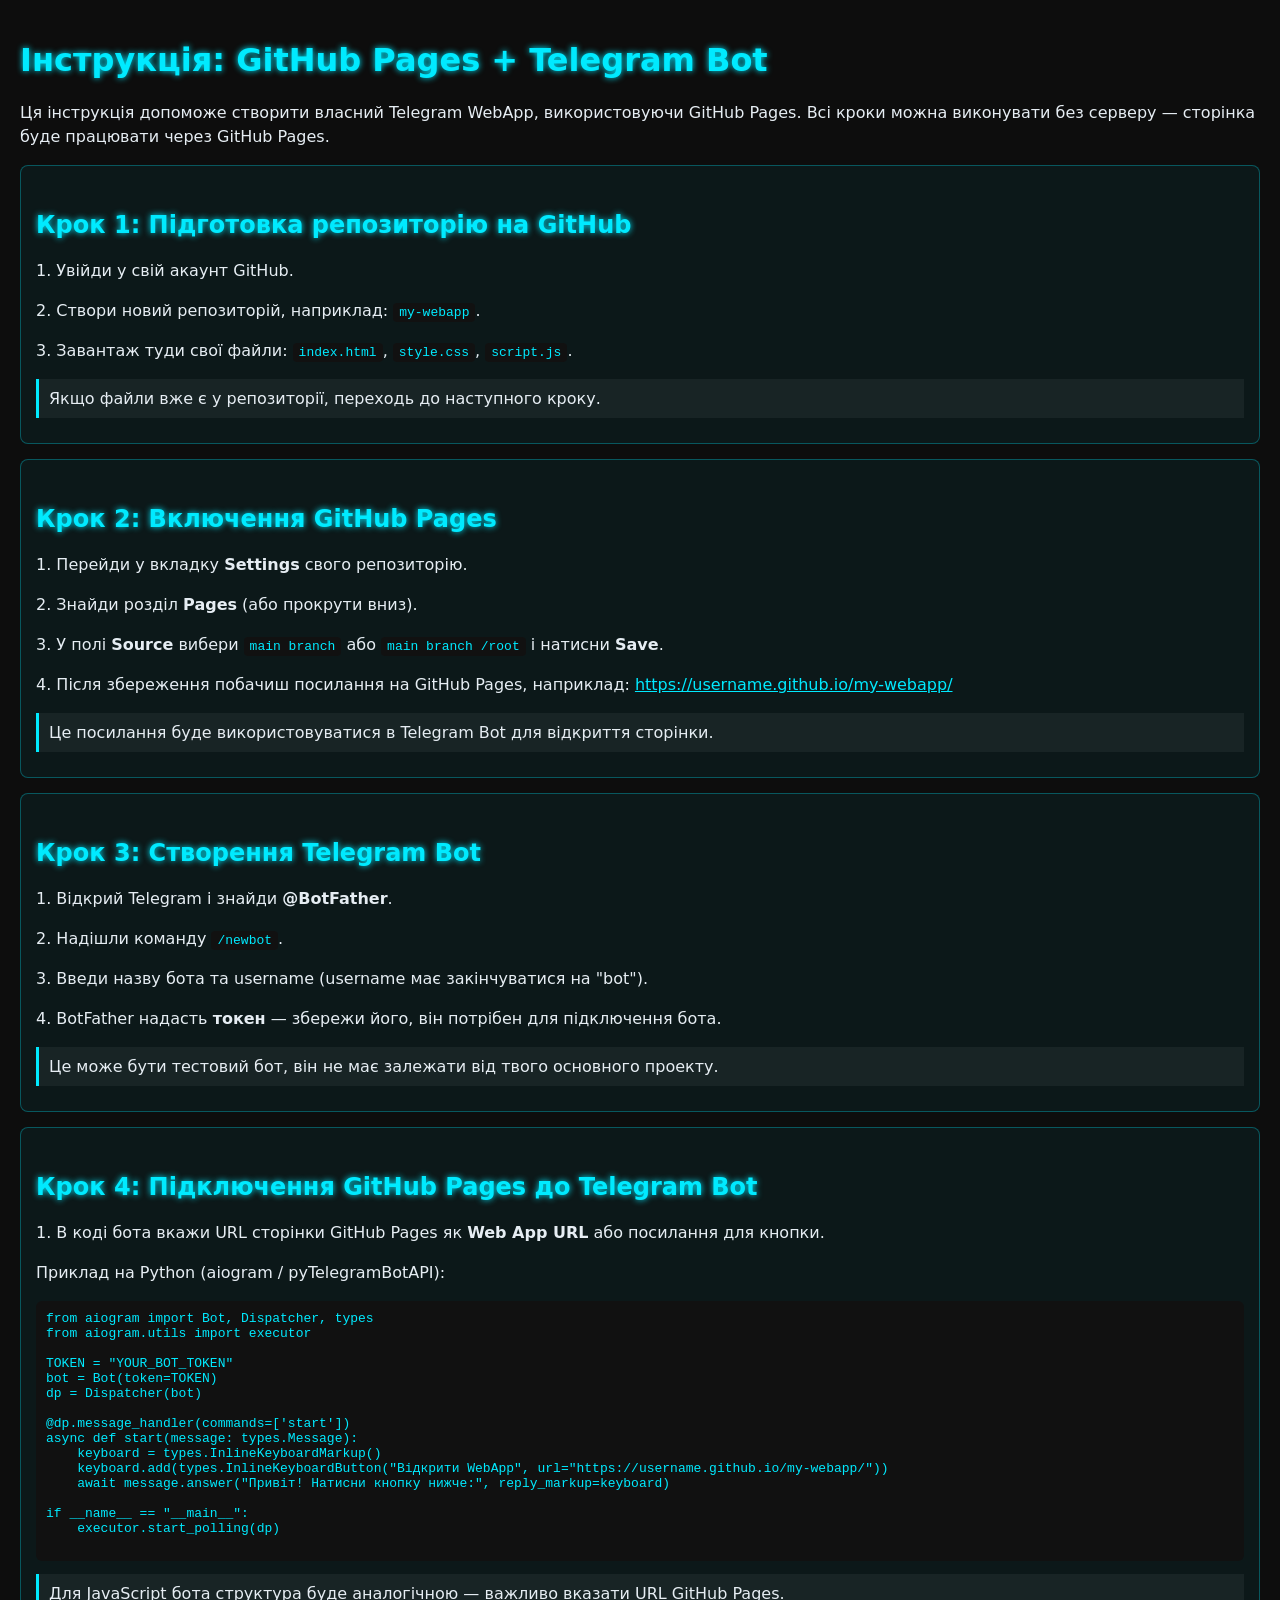
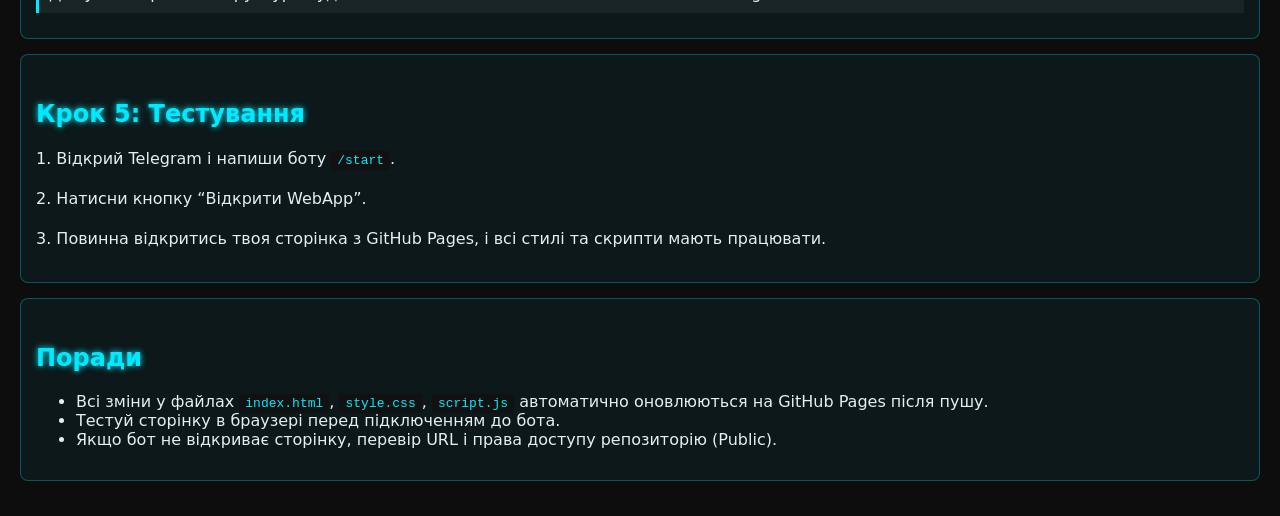
==== instruction.html @ afdb6086 "Інструкції" ====
<!DOCTYPE html>
<html lang="uk">
<head>
    <meta charset="UTF-8">
    <meta name="viewport" content="width=device-width, initial-scale=1.0">
    <title>Інструкція: GitHub Pages + Telegram Bot</title>
    <style>
        body {
            font-family: system-ui, -apple-system, "Segoe UI", sans-serif;
            background: #0d0d0d;
            color: #e6edf3;
            margin: 0;
            padding: 20px;
        }
        h1, h2 {
            color: #00eaff;
            text-shadow: 0 0 6px #00eaff;
        }
        h2 {
            margin-top: 30px;
        }
        p {
            line-height: 1.5;
        }
        code {
            background: #111;
            padding: 2px 6px;
            border-radius: 4px;
            color: #00eaff;
        }
        pre {
            background: #111;
            padding: 10px;
            border-radius: 6px;
            overflow-x: auto;
            color: #00eaff;
        }
        a {
            color: #00eaff;
            text-decoration: underline;
        }
        .step {
            background: rgba(0,234,255,0.05);
            border: 1px solid rgba(0,234,255,0.3);
            padding: 15px;
            border-radius: 8px;
            margin: 15px 0;
        }
        .note {
            background: rgba(255,255,255,0.05);
            border-left: 3px solid #00eaff;
            padding: 10px;
            margin: 10px 0;
        }
    </style>
</head>
<body>

    <h1>Інструкція: GitHub Pages + Telegram Bot</h1>
    <p>Ця інструкція допоможе створити власний Telegram WebApp, використовуючи GitHub Pages. Всі кроки можна виконувати без серверу — сторінка буде працювати через GitHub Pages.</p>

    <div class="step">
        <h2>Крок 1: Підготовка репозиторію на GitHub</h2>
        <p>1. Увійди у свій акаунт GitHub.</p>
        <p>2. Створи новий репозиторій, наприклад: <code>my-webapp</code>.</p>
        <p>3. Завантаж туди свої файли: <code>index.html</code>, <code>style.css</code>, <code>script.js</code>.</p>
        <div class="note">Якщо файли вже є у репозиторії, переходь до наступного кроку.</div>
    </div>

    <div class="step">
        <h2>Крок 2: Включення GitHub Pages</h2>
        <p>1. Перейди у вкладку <strong>Settings</strong> свого репозиторію.</p>
        <p>2. Знайди розділ <strong>Pages</strong> (або прокрути вниз).</p>
        <p>3. У полі <strong>Source</strong> вибери <code>main branch</code> або <code>main branch /root</code> і натисни <strong>Save</strong>.</p>
        <p>4. Після збереження побачиш посилання на GitHub Pages, наприклад: <a href="#" id="gh-pages-link">https://username.github.io/my-webapp/</a></p>
        <div class="note">Це посилання буде використовуватися в Telegram Bot для відкриття сторінки.</div>
    </div>

    <div class="step">
        <h2>Крок 3: Створення Telegram Bot</h2>
        <p>1. Відкрий Telegram і знайди <strong>@BotFather</strong>.</p>
        <p>2. Надішли команду <code>/newbot</code>.</p>
        <p>3. Введи назву бота та username (username має закінчуватися на "bot").</p>
        <p>4. BotFather надасть <strong>токен</strong> — збережи його, він потрібен для підключення бота.</p>
        <div class="note">Це може бути тестовий бот, він не має залежати від твого основного проекту.</div>
    </div>

    <div class="step">
        <h2>Крок 4: Підключення GitHub Pages до Telegram Bot</h2>
        <p>1. В коді бота вкажи URL сторінки GitHub Pages як <strong>Web App URL</strong> або посилання для кнопки.</p>
        <p>Приклад на Python (aiogram / pyTelegramBotAPI):</p>
        <pre>
from aiogram import Bot, Dispatcher, types
from aiogram.utils import executor

TOKEN = "YOUR_BOT_TOKEN"
bot = Bot(token=TOKEN)
dp = Dispatcher(bot)

@dp.message_handler(commands=['start'])
async def start(message: types.Message):
    keyboard = types.InlineKeyboardMarkup()
    keyboard.add(types.InlineKeyboardButton("Відкрити WebApp", url="https://username.github.io/my-webapp/"))
    await message.answer("Привіт! Натисни кнопку нижче:", reply_markup=keyboard)

if __name__ == "__main__":
    executor.start_polling(dp)
        </pre>
        <div class="note">Для JavaScript бота структура буде аналогічною — важливо вказати URL GitHub Pages.</div>
    </div>

    <div class="step">
        <h2>Крок 5: Тестування</h2>
        <p>1. Відкрий Telegram і напиши боту <code>/start</code>.</p>
        <p>2. Натисни кнопку “Відкрити WebApp”.</p>
        <p>3. Повинна відкритись твоя сторінка з GitHub Pages, і всі стилі та скрипти мають працювати.</p>
    </div>

    <div class="step">
        <h2>Поради</h2>
        <ul>
            <li>Всі зміни у файлах <code>index.html</code>, <code>style.css</code>, <code>script.js</code> автоматично оновлюються на GitHub Pages після пушу.</li>
            <li>Тестуй сторінку в браузері перед підключенням до бота.</li>
            <li>Якщо бот не відкриває сторінку, перевір URL і права доступу репозиторію (Public).</li>
        </ul>
    </div>

</body>
</html>
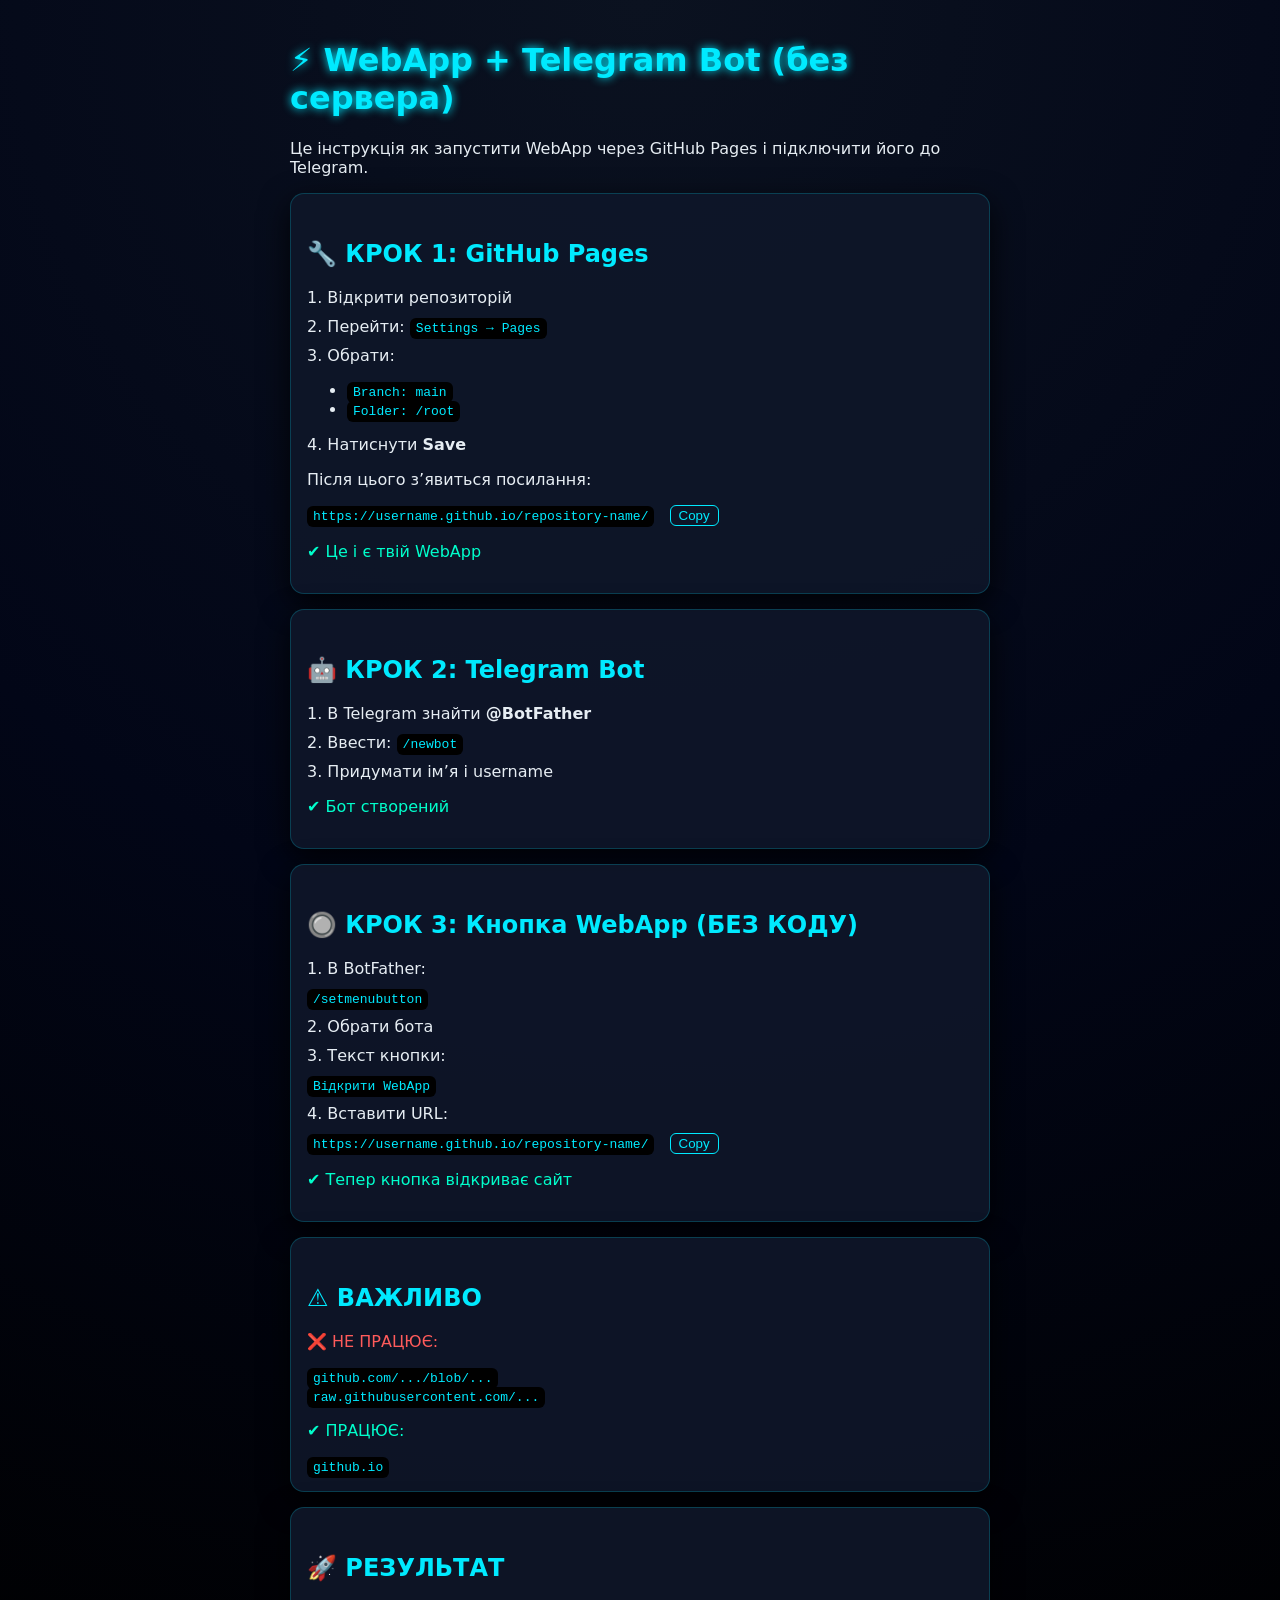
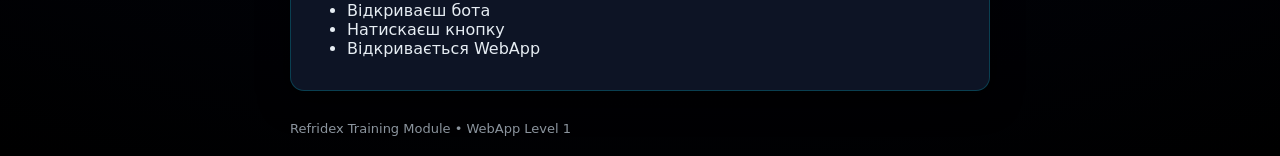
==== commit e47abf0f: "Update instruction.html" ====
--- a/instruction.html
+++ b/instruction.html
@@ -3,127 +3,182 @@
 <head>
     <meta charset="UTF-8">
     <meta name="viewport" content="width=device-width, initial-scale=1.0">
-    <title>Інструкція: GitHub Pages + Telegram Bot</title>
+    <title>WebApp Setup Guide</title>
+
     <style>
+        :root {
+            --bg: #020617;
+            --card: rgba(15,23,42,0.9);
+            --accent: #00eaff;
+            --accent-soft: rgba(0,234,255,0.2);
+            --text: #e6edf3;
+            --muted: #8b949e;
+        }
+
         body {
+            margin: 0;
             font-family: system-ui, -apple-system, "Segoe UI", sans-serif;
-            background: #0d0d0d;
-            color: #e6edf3;
-            margin: 0;
+            background: radial-gradient(circle at top, #0b1220, #020617, #000);
+            color: var(--text);
+            display: flex;
+            justify-content: center;
+        }
+
+        .container {
+            max-width: 700px;
+            width: 100%;
             padding: 20px;
         }
-        h1, h2 {
-            color: #00eaff;
-            text-shadow: 0 0 6px #00eaff;
+
+        h1 {
+            color: var(--accent);
+            text-shadow: 0 0 10px var(--accent);
         }
+
         h2 {
             margin-top: 30px;
+            color: var(--accent);
         }
-        p {
-            line-height: 1.5;
+
+        .card {
+            background: var(--card);
+            border: 1px solid var(--accent-soft);
+            border-radius: 14px;
+            padding: 16px;
+            margin-top: 15px;
+            box-shadow: 0 10px 30px rgba(0,0,0,0.8);
         }
+
         code {
-            background: #111;
-            padding: 2px 6px;
-            border-radius: 4px;
-            color: #00eaff;
+            background: #000;
+            padding: 3px 6px;
+            border-radius: 6px;
+            color: var(--accent);
         }
-        pre {
-            background: #111;
-            padding: 10px;
+
+        .step {
+            margin: 10px 0;
+        }
+
+        .ok {
+            color: #00ffcc;
+        }
+
+        .bad {
+            color: #ff5b5b;
+        }
+
+        button.copy {
+            margin-left: 10px;
+            background: none;
+            border: 1px solid var(--accent);
+            color: var(--accent);
+            padding: 2px 8px;
             border-radius: 6px;
-            overflow-x: auto;
-            color: #00eaff;
+            cursor: pointer;
         }
-        a {
-            color: #00eaff;
-            text-decoration: underline;
+
+        button.copy:hover {
+            background: var(--accent-soft);
         }
-        .step {
-            background: rgba(0,234,255,0.05);
-            border: 1px solid rgba(0,234,255,0.3);
-            padding: 15px;
-            border-radius: 8px;
-            margin: 15px 0;
-        }
-        .note {
-            background: rgba(255,255,255,0.05);
-            border-left: 3px solid #00eaff;
-            padding: 10px;
-            margin: 10px 0;
+
+        .footer {
+            margin-top: 30px;
+            color: var(--muted);
+            font-size: 13px;
         }
     </style>
 </head>
 <body>
 
-    <h1>Інструкція: GitHub Pages + Telegram Bot</h1>
-    <p>Ця інструкція допоможе створити власний Telegram WebApp, використовуючи GitHub Pages. Всі кроки можна виконувати без серверу — сторінка буде працювати через GitHub Pages.</p>
+<div class="container">
 
-    <div class="step">
-        <h2>Крок 1: Підготовка репозиторію на GitHub</h2>
-        <p>1. Увійди у свій акаунт GitHub.</p>
-        <p>2. Створи новий репозиторій, наприклад: <code>my-webapp</code>.</p>
-        <p>3. Завантаж туди свої файли: <code>index.html</code>, <code>style.css</code>, <code>script.js</code>.</p>
-        <div class="note">Якщо файли вже є у репозиторії, переходь до наступного кроку.</div>
+    <h1>⚡ WebApp + Telegram Bot (без сервера)</h1>
+    <p>Це інструкція як запустити WebApp через GitHub Pages і підключити його до Telegram.</p>
+
+    <div class="card">
+        <h2>🔧 КРОК 1: GitHub Pages</h2>
+
+        <div class="step">1. Відкрити репозиторій</div>
+        <div class="step">2. Перейти: <code>Settings → Pages</code></div>
+        <div class="step">3. Обрати:
+            <ul>
+                <li><code>Branch: main</code></li>
+                <li><code>Folder: /root</code></li>
+            </ul>
+        </div>
+        <div class="step">4. Натиснути <b>Save</b></div>
+
+        <p>Після цього з’явиться посилання:</p>
+
+        <code id="url">https://username.github.io/repository-name/</code>
+        <button class="copy" onclick="copyText('url')">Copy</button>
+
+        <p class="ok">✔ Це і є твій WebApp</p>
     </div>
 
-    <div class="step">
-        <h2>Крок 2: Включення GitHub Pages</h2>
-        <p>1. Перейди у вкладку <strong>Settings</strong> свого репозиторію.</p>
-        <p>2. Знайди розділ <strong>Pages</strong> (або прокрути вниз).</p>
-        <p>3. У полі <strong>Source</strong> вибери <code>main branch</code> або <code>main branch /root</code> і натисни <strong>Save</strong>.</p>
-        <p>4. Після збереження побачиш посилання на GitHub Pages, наприклад: <a href="#" id="gh-pages-link">https://username.github.io/my-webapp/</a></p>
-        <div class="note">Це посилання буде використовуватися в Telegram Bot для відкриття сторінки.</div>
+    <div class="card">
+        <h2>🤖 КРОК 2: Telegram Bot</h2>
+
+        <div class="step">1. В Telegram знайти <b>@BotFather</b></div>
+        <div class="step">2. Ввести: <code>/newbot</code></div>
+        <div class="step">3. Придумати ім’я і username</div>
+
+        <p class="ok">✔ Бот створений</p>
     </div>
 
-    <div class="step">
-        <h2>Крок 3: Створення Telegram Bot</h2>
-        <p>1. Відкрий Telegram і знайди <strong>@BotFather</strong>.</p>
-        <p>2. Надішли команду <code>/newbot</code>.</p>
-        <p>3. Введи назву бота та username (username має закінчуватися на "bot").</p>
-        <p>4. BotFather надасть <strong>токен</strong> — збережи його, він потрібен для підключення бота.</p>
-        <div class="note">Це може бути тестовий бот, він не має залежати від твого основного проекту.</div>
+    <div class="card">
+        <h2>🔘 КРОК 3: Кнопка WebApp (БЕЗ КОДУ)</h2>
+
+        <div class="step">1. В BotFather:</div>
+        <code>/setmenubutton</code>
+
+        <div class="step">2. Обрати бота</div>
+
+        <div class="step">3. Текст кнопки:</div>
+        <code>Відкрити WebApp</code>
+
+        <div class="step">4. Вставити URL:</div>
+
+        <code id="url2">https://username.github.io/repository-name/</code>
+        <button class="copy" onclick="copyText('url2')">Copy</button>
+
+        <p class="ok">✔ Тепер кнопка відкриває сайт</p>
     </div>
 
-    <div class="step">
-        <h2>Крок 4: Підключення GitHub Pages до Telegram Bot</h2>
-        <p>1. В коді бота вкажи URL сторінки GitHub Pages як <strong>Web App URL</strong> або посилання для кнопки.</p>
-        <p>Приклад на Python (aiogram / pyTelegramBotAPI):</p>
-        <pre>
-from aiogram import Bot, Dispatcher, types
-from aiogram.utils import executor
+    <div class="card">
+        <h2>⚠️ ВАЖЛИВО</h2>
 
-TOKEN = "YOUR_BOT_TOKEN"
-bot = Bot(token=TOKEN)
-dp = Dispatcher(bot)
+        <p class="bad">❌ НЕ ПРАЦЮЄ:</p>
+        <code>github.com/.../blob/...</code><br>
+        <code>raw.githubusercontent.com/...</code>
 
-@dp.message_handler(commands=['start'])
-async def start(message: types.Message):
-    keyboard = types.InlineKeyboardMarkup()
-    keyboard.add(types.InlineKeyboardButton("Відкрити WebApp", url="https://username.github.io/my-webapp/"))
-    await message.answer("Привіт! Натисни кнопку нижче:", reply_markup=keyboard)
-
-if __name__ == "__main__":
-    executor.start_polling(dp)
-        </pre>
-        <div class="note">Для JavaScript бота структура буде аналогічною — важливо вказати URL GitHub Pages.</div>
+        <p class="ok">✔ ПРАЦЮЄ:</p>
+        <code>github.io</code>
     </div>
 
-    <div class="step">
-        <h2>Крок 5: Тестування</h2>
-        <p>1. Відкрий Telegram і напиши боту <code>/start</code>.</p>
-        <p>2. Натисни кнопку “Відкрити WebApp”.</p>
-        <p>3. Повинна відкритись твоя сторінка з GitHub Pages, і всі стилі та скрипти мають працювати.</p>
-    </div>
-
-    <div class="step">
-        <h2>Поради</h2>
+    <div class="card">
+        <h2>🚀 РЕЗУЛЬТАТ</h2>
         <ul>
-            <li>Всі зміни у файлах <code>index.html</code>, <code>style.css</code>, <code>script.js</code> автоматично оновлюються на GitHub Pages після пушу.</li>
-            <li>Тестуй сторінку в браузері перед підключенням до бота.</li>
-            <li>Якщо бот не відкриває сторінку, перевір URL і права доступу репозиторію (Public).</li>
+            <li>Відкриваєш бота</li>
+            <li>Натискаєш кнопку</li>
+            <li>Відкривається WebApp</li>
         </ul>
     </div>
 
+    <div class="footer">
+        Refridex Training Module • WebApp Level 1
+    </div>
+
+</div>
+
+<script>
+function copyText(id) {
+    const text = document.getElementById(id).innerText;
+    navigator.clipboard.writeText(text);
+    alert("Скопійовано!");
+}
+</script>
+
 </body>
 </html>
